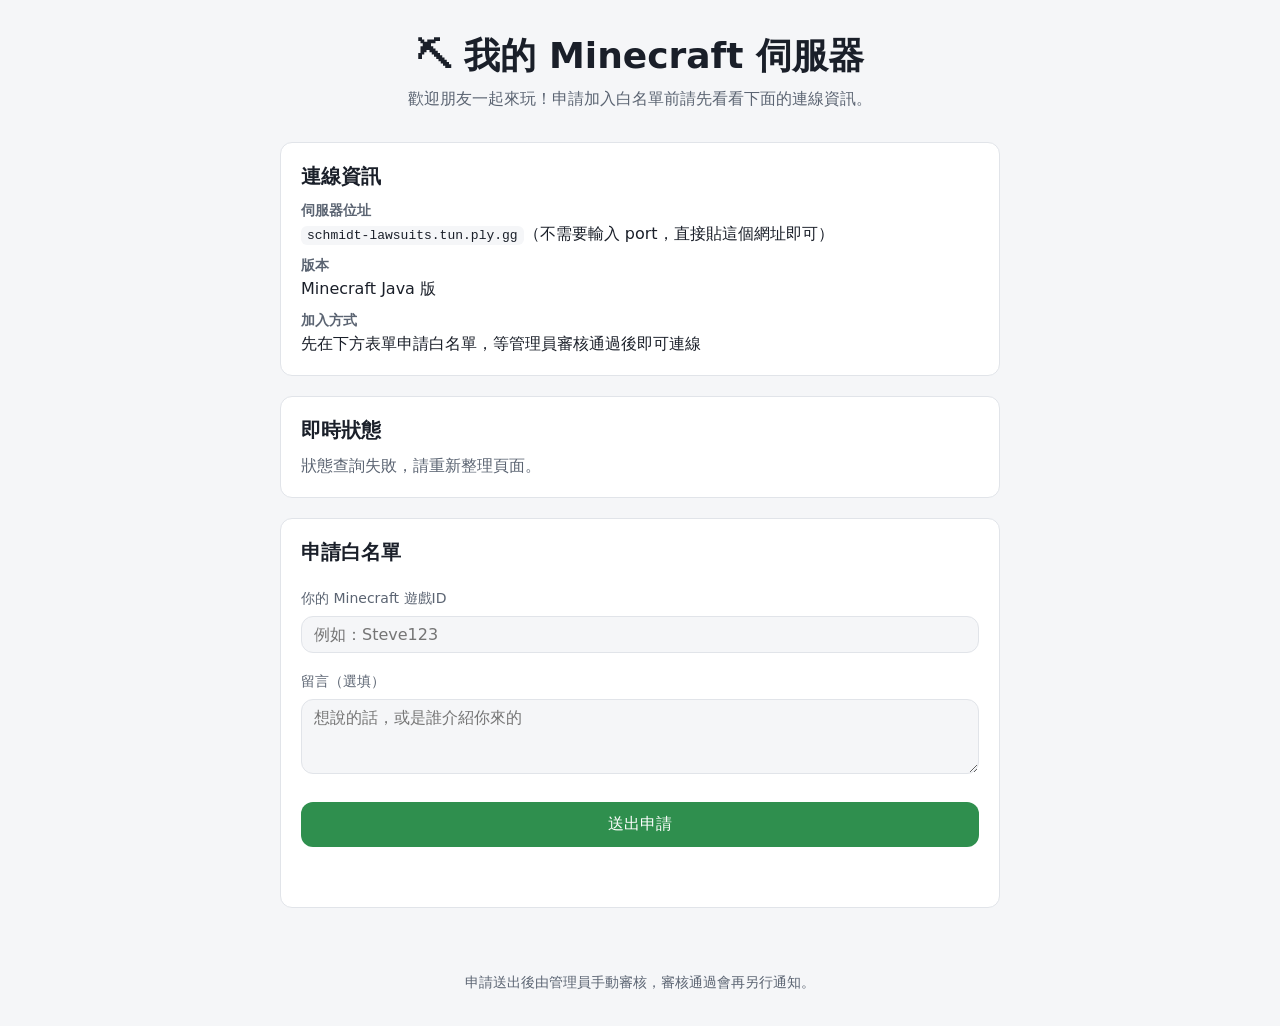
==== sites/index.html @ 834e7fce "W02-W04: 建立課程文件骨架、FastAPI部署、確定期末專案主題並完成MVP - 新增 docs/ (proposal/architecture/security/final-report)、" ====
<!DOCTYPE html>
<html lang="zh-Hant">
<head>
    <meta charset="UTF-8">
    <meta name="viewport" content="width=device-width, initial-scale=1.0">
    <title>我的 Minecraft 伺服器</title>
    <link rel="stylesheet" href="css/variables.css">
    <link rel="stylesheet" href="css/layout.css">
    <link rel="stylesheet" href="css/components.css">
</head>
<body>
    <header class="site-header">
        <h1 class="site-title">⛏ 我的 Minecraft 伺服器</h1>
        <p class="site-subtitle">歡迎朋友一起來玩！申請加入白名單前請先看看下面的連線資訊。</p>
    </header>

    <main class="main-content">
        <section class="card">
            <h2 class="section-title">連線資訊</h2>
            <dl class="info-list">
                <dt>伺服器位址</dt>
                <dd><code>schmidt-lawsuits.tun.ply.gg</code>（不需要輸入 port，直接貼這個網址即可）</dd>
                <dt>版本</dt>
                <dd>Minecraft Java 版</dd>
                <dt>加入方式</dt>
                <dd>先在下方表單申請白名單，等管理員審核通過後即可連線</dd>
            </dl>
        </section>

        <section class="card">
            <h2 class="section-title">即時狀態</h2>
            <div id="statusWidget" class="status-widget" aria-live="polite">
                <p class="state-message">查詢中…</p>
            </div>
        </section>

        <section class="card">
            <h2 class="section-title">申請白名單</h2>
            <form id="whitelistForm" class="whitelist-form">
                <label for="minecraftId">你的 Minecraft 遊戲ID</label>
                <input type="text" id="minecraftId" name="minecraftId" placeholder="例如：Steve123" required>

                <label for="note">留言（選填）</label>
                <textarea id="note" name="note" rows="3" placeholder="想說的話，或是誰介紹你來的"></textarea>

                <button type="submit">送出申請</button>
                <p id="formMessage" class="state-message" aria-live="polite"></p>
            </form>
        </section>
    </main>

    <footer class="site-footer">
        <p>申請送出後由管理員手動審核，審核通過會再另行通知。</p>
    </footer>

    <script src="js/app.js"></script>
</body>
</html>
---- sites/css/variables.css ----
/* 設計系統：顏色/間距/字級變數 + 深色模式 */
:root {
    --color-bg: #f5f6f8;
    --color-surface: #ffffff;
    --color-text: #1a1f29;
    --color-text-muted: #5b6472;
    --color-border: #e1e4e9;
    --color-primary: #2f8f4e;
    --color-primary-contrast: #ffffff;
    --color-danger: #c0392b;

    --space-xs: 8px;
    --space-sm: 12px;
    --space-md: 20px;
    --space-lg: 32px;

    --font-size-sm: 14px;
    --font-size-md: 16px;
    --font-size-lg: 20px;
    --font-size-xl: 28px;

    --radius: 12px;
}

@media (prefers-color-scheme: dark) {
    :root {
        --color-bg: #12161c;
        --color-surface: #1b212a;
        --color-text: #e8ecf1;
        --color-text-muted: #9aa5b1;
        --color-border: #2a313c;
        --color-primary: #4caf6e;
        --color-primary-contrast: #0e1217;
        --color-danger: #e57368;
    }
}
---- sites/css/layout.css ----
/* Mobile-first 整頁版面 */
* {
    box-sizing: border-box;
}

body {
    margin: 0;
    background: var(--color-bg);
    color: var(--color-text);
    font-family: system-ui, "Noto Sans TC", Arial, sans-serif;
    display: flex;
    flex-direction: column;
    min-height: 100vh;
}

.site-header {
    padding: var(--space-lg) var(--space-md);
    text-align: center;
}

.site-title {
    margin: 0 0 var(--space-xs);
    font-size: var(--font-size-xl);
}

.site-subtitle {
    margin: 0;
    color: var(--color-text-muted);
    font-size: var(--font-size-md);
}

.main-content {
    flex: 1;
    display: flex;
    flex-direction: column;
    gap: var(--space-md);
    padding: 0 var(--space-md) var(--space-lg);
    max-width: 640px;
    width: 100%;
    margin: 0 auto;
}

.site-footer {
    padding: var(--space-md);
    text-align: center;
    color: var(--color-text-muted);
    font-size: var(--font-size-sm);
}

/* 平板/桌機：加大版面寬度 */
@media (min-width: 768px) {
    .main-content {
        max-width: 760px;
    }

    .site-title {
        font-size: 36px;
    }
}
---- sites/css/components.css ----
/* 元件樣式：卡片、狀態widget、表單 */
.card {
    background: var(--color-surface);
    border: 1px solid var(--color-border);
    border-radius: var(--radius);
    padding: var(--space-md);
}

.section-title {
    margin: 0 0 var(--space-sm);
    font-size: var(--font-size-lg);
}

.info-list {
    margin: 0;
}

.info-list dt {
    font-weight: 600;
    color: var(--color-text-muted);
    font-size: var(--font-size-sm);
    margin-top: var(--space-sm);
}

.info-list dd {
    margin: 4px 0 0;
}

.info-list code {
    background: var(--color-bg);
    padding: 2px 6px;
    border-radius: 6px;
}

.status-widget {
    display: flex;
    align-items: center;
    gap: var(--space-sm);
}

.status-dot {
    width: 12px;
    height: 12px;
    border-radius: 50%;
    background: var(--color-text-muted);
    flex-shrink: 0;
}

.status-dot.is-online {
    background: var(--color-primary);
}

.status-dot.is-offline {
    background: var(--color-danger);
}

.state-message {
    color: var(--color-text-muted);
    font-size: var(--font-size-md);
}

.whitelist-form {
    display: flex;
    flex-direction: column;
    gap: var(--space-xs);
}

.whitelist-form label {
    font-size: var(--font-size-sm);
    color: var(--color-text-muted);
    margin-top: var(--space-sm);
}

.whitelist-form input,
.whitelist-form textarea {
    padding: var(--space-xs) var(--space-sm);
    border: 1px solid var(--color-border);
    border-radius: var(--radius);
    background: var(--color-bg);
    color: var(--color-text);
    font-size: var(--font-size-md);
    font-family: inherit;
}

.whitelist-form button {
    margin-top: var(--space-md);
    padding: var(--space-sm) var(--space-md);
    border: none;
    border-radius: var(--radius);
    background: var(--color-primary);
    color: var(--color-primary-contrast);
    font-size: var(--font-size-md);
    cursor: pointer;
}

.whitelist-form button:hover {
    opacity: 0.9;
}
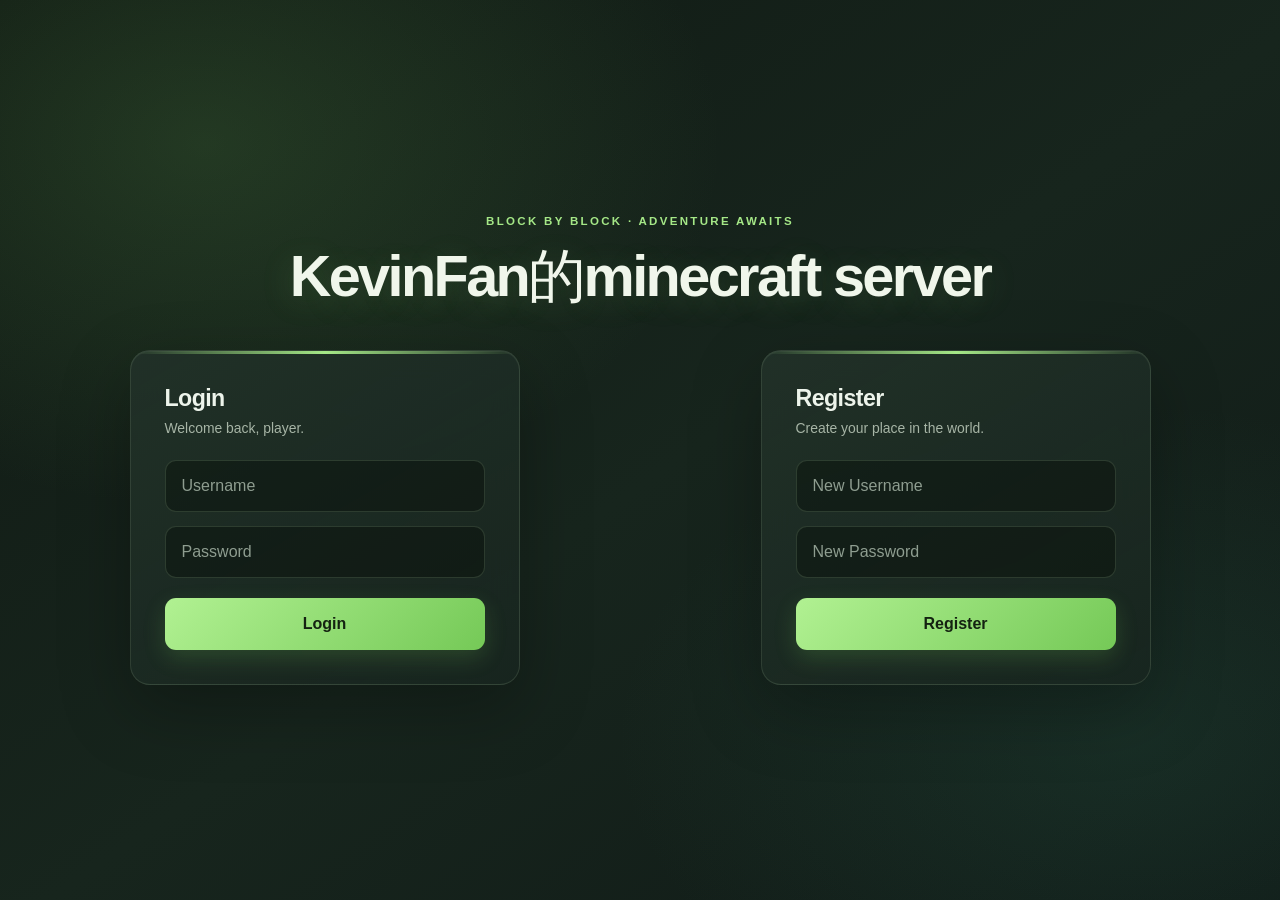
==== commit 0554f668: "W05: 重置前端為登入/註冊頁面原型（CSS-only） 把 sites/ 下 Minecraft MVP 的版面清空，改用 Copilot 設計一套純 CSS 的登入/註冊雙表單排版；舊的 var" ====
--- a/sites/index.html
+++ b/sites/index.html
@@ -1,58 +1,25 @@
 <!DOCTYPE html>
-<html lang="zh-Hant">
+<html lang="en">
 <head>
     <meta charset="UTF-8">
     <meta name="viewport" content="width=device-width, initial-scale=1.0">
-    <title>我的 Minecraft 伺服器</title>
-    <link rel="stylesheet" href="css/variables.css">
-    <link rel="stylesheet" href="css/layout.css">
-    <link rel="stylesheet" href="css/components.css">
+    <title>Document</title>
+    <link rel="stylesheet" href="css/index.css">
+    <script src="js/index.js"></script>
 </head>
 <body>
-    <header class="site-header">
-        <h1 class="site-title">⛏ 我的 Minecraft 伺服器</h1>
-        <p class="site-subtitle">歡迎朋友一起來玩！申請加入白名單前請先看看下面的連線資訊。</p>
-    </header>
-
-    <main class="main-content">
-        <section class="card">
-            <h2 class="section-title">連線資訊</h2>
-            <dl class="info-list">
-                <dt>伺服器位址</dt>
-                <dd><code>schmidt-lawsuits.tun.ply.gg</code>（不需要輸入 port，直接貼這個網址即可）</dd>
-                <dt>版本</dt>
-                <dd>Minecraft Java 版</dd>
-                <dt>加入方式</dt>
-                <dd>先在下方表單申請白名單，等管理員審核通過後即可連線</dd>
-            </dl>
-        </section>
-
-        <section class="card">
-            <h2 class="section-title">即時狀態</h2>
-            <div id="statusWidget" class="status-widget" aria-live="polite">
-                <p class="state-message">查詢中…</p>
-            </div>
-        </section>
-
-        <section class="card">
-            <h2 class="section-title">申請白名單</h2>
-            <form id="whitelistForm" class="whitelist-form">
-                <label for="minecraftId">你的 Minecraft 遊戲ID</label>
-                <input type="text" id="minecraftId" name="minecraftId" placeholder="例如：Steve123" required>
-
-                <label for="note">留言（選填）</label>
-                <textarea id="note" name="note" rows="3" placeholder="想說的話，或是誰介紹你來的"></textarea>
-
-                <button type="submit">送出申請</button>
-                <p id="formMessage" class="state-message" aria-live="polite"></p>
-            </form>
-        </section>
-    </main>
-
-    <footer class="site-footer">
-        <p>申請送出後由管理員手動審核，審核通過會再另行通知。</p>
-    </footer>
-
-    <script src="js/app.js"></script>
+    <h1>KevinFan的minecraft server</h1>
+    <form class="login-form">
+        <p>Login</p><br>
+        <input type="text" name="username" placeholder="Username"><br>
+        <input type="password" name="password" placeholder="Password"><br>
+        <button type="submit">Login</button>
+    </form>
+    <form class="register-form">
+        <p>Register</p><br>
+        <input type="text" name="new_username" placeholder="New Username"><br>
+        <input type="password" name="new_password" placeholder="New Password"><br>
+        <button type="submit">Register</button>
+    </form>
 </body>
 </html>
--- a/sites/css/index.css
+++ b/sites/css/index.css
@@ -0,0 +1,206 @@
+:root {
+    color-scheme: dark;
+    font-family: "Segoe UI", "Noto Sans TC", sans-serif;
+    font-synthesis: none;
+    text-rendering: optimizeLegibility;
+    -webkit-font-smoothing: antialiased;
+    -moz-osx-font-smoothing: grayscale;
+
+    --color-text: #edf4eb;
+    --color-muted: #a7b5a6;
+    --color-accent: #a5e887;
+    --color-accent-strong: #75c957;
+    --color-surface: rgba(24, 37, 31, 0.88);
+    --color-border: rgba(202, 233, 188, 0.13);
+}
+
+* {
+    box-sizing: border-box;
+}
+
+body {
+    display: grid;
+    grid-template-columns: repeat(2, minmax(0, 1fr));
+    align-content: center;
+    justify-items: center;
+    gap: 30px;
+    min-width: 320px;
+    min-height: 100vh;
+    margin: 0;
+    padding: 64px 24px;
+    color: var(--color-text);
+    background:
+        radial-gradient(ellipse at 16% 16%, rgba(86, 142, 73, 0.25), transparent 34%),
+        radial-gradient(ellipse at 88% 82%, rgba(49, 111, 88, 0.2), transparent 32%),
+        linear-gradient(145deg, #101913 0%, #17251d 52%, #101a17 100%);
+}
+
+h1 {
+    grid-column: 1 / -1;
+    width: min(100%, 760px);
+    margin: 0 0 12px;
+    color: #f0f6eb;
+    font-size: clamp(2rem, 5vw, 3.6rem);
+    font-weight: 800;
+    letter-spacing: -0.045em;
+    line-height: 1.12;
+    text-align: center;
+    text-shadow: 0 6px 32px rgba(134, 213, 105, 0.18);
+}
+
+h1::before {
+    display: block;
+    margin-bottom: 16px;
+    color: var(--color-accent);
+    content: "BLOCK BY BLOCK · ADVENTURE AWAITS";
+    font-size: 0.72rem;
+    font-weight: 700;
+    letter-spacing: 0.2em;
+    text-shadow: none;
+}
+
+.login-form,
+.register-form {
+    position: relative;
+    width: min(100%, 390px);
+    padding: 34px;
+    overflow: hidden;
+    border: 1px solid var(--color-border);
+    border-radius: 20px;
+    background: linear-gradient(150deg, rgba(33, 49, 40, 0.96), var(--color-surface));
+    box-shadow:
+        0 24px 70px rgba(0, 0, 0, 0.27),
+        inset 0 1px 0 rgba(255, 255, 255, 0.045);
+    backdrop-filter: blur(14px);
+}
+
+.login-form::before,
+.register-form::before {
+    position: absolute;
+    top: 0;
+    right: 0;
+    left: 0;
+    height: 3px;
+    background: linear-gradient(90deg, transparent, var(--color-accent), transparent);
+    content: "";
+}
+
+.login-form p,
+.register-form p {
+    margin: 0 0 24px;
+    color: var(--color-text);
+    font-size: 1.45rem;
+    font-weight: 750;
+    letter-spacing: -0.025em;
+}
+
+.login-form p::after,
+.register-form p::after {
+    display: block;
+    margin-top: 8px;
+    color: var(--color-muted);
+    font-size: 0.87rem;
+    font-weight: 400;
+    letter-spacing: 0;
+}
+
+.login-form p::after {
+    content: "Welcome back, player.";
+}
+
+.register-form p::after {
+    content: "Create your place in the world.";
+}
+
+.login-form br,
+.register-form br {
+    display: none;
+}
+
+.login-form input,
+.register-form input {
+    display: block;
+    width: 100%;
+    min-height: 52px;
+    margin: 0 0 14px;
+    padding: 0 16px;
+    border: 1px solid rgba(202, 233, 188, 0.15);
+    border-radius: 11px;
+    outline: none;
+    color: var(--color-text);
+    background: rgba(9, 17, 12, 0.48);
+    font: inherit;
+    transition: border-color 160ms ease, box-shadow 160ms ease, background 160ms ease;
+}
+
+.login-form input::placeholder,
+.register-form input::placeholder {
+    color: #8e9d90;
+}
+
+.login-form input:focus,
+.register-form input:focus {
+    border-color: var(--color-accent);
+    background: rgba(9, 17, 12, 0.7);
+    box-shadow: 0 0 0 4px rgba(165, 232, 135, 0.12);
+}
+
+.login-form button,
+.register-form button {
+    width: 100%;
+    min-height: 52px;
+    margin-top: 6px;
+    border: 0;
+    border-radius: 11px;
+    color: #142211;
+    background: linear-gradient(135deg, #b1f192, var(--color-accent-strong));
+    box-shadow: 0 8px 22px rgba(117, 201, 87, 0.2);
+    cursor: pointer;
+    font: inherit;
+    font-weight: 750;
+    transition: transform 160ms ease, filter 160ms ease, box-shadow 160ms ease;
+}
+
+.login-form button:hover,
+.register-form button:hover {
+    transform: translateY(-2px);
+    filter: brightness(1.07);
+    box-shadow: 0 12px 26px rgba(117, 201, 87, 0.28);
+}
+
+.login-form button:active,
+.register-form button:active {
+    transform: translateY(0);
+}
+
+.login-form button:focus-visible,
+.register-form button:focus-visible {
+    outline: 3px solid #e5ffd7;
+    outline-offset: 3px;
+}
+
+@media (max-width: 680px) {
+    body {
+        grid-template-columns: minmax(0, 1fr);
+        gap: 20px;
+        padding: 48px 20px;
+    }
+
+    h1 {
+        margin-bottom: 8px;
+    }
+
+    .login-form,
+    .register-form {
+        padding: 28px;
+    }
+}
+
+@media (prefers-reduced-motion: reduce) {
+    *,
+    *::before,
+    *::after {
+        scroll-behavior: auto !important;
+        transition-duration: 0.01ms !important;
+    }
+}
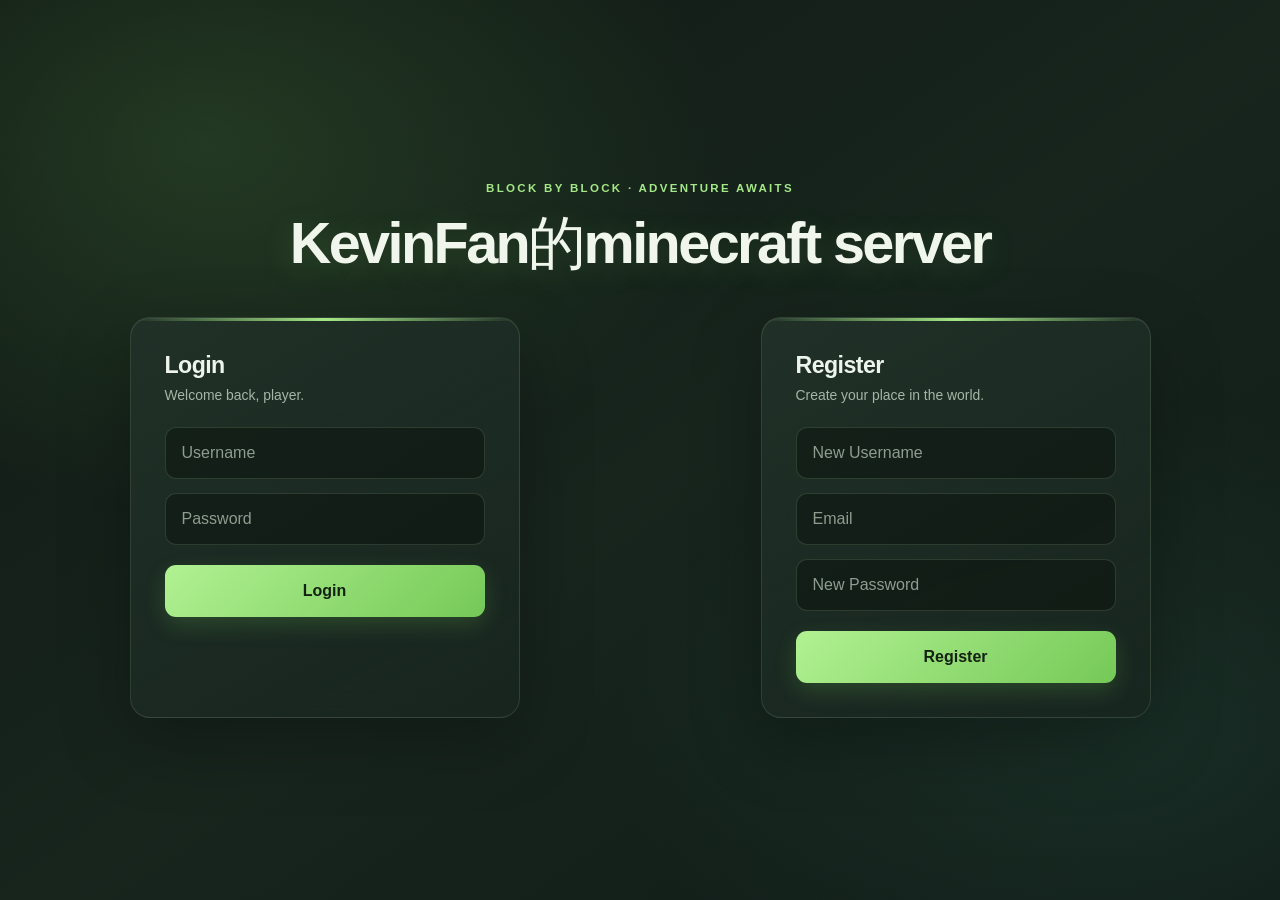
==== commit 30d16131: "W10: 完成註冊功能（MySQL + bcrypt 雜湊 + 前後端串接） - database.py/models.py：SQLAlchemy ORM 設定與 User model（MySQL +" ====
--- a/sites/index.html
+++ b/sites/index.html
@@ -18,6 +18,7 @@
     <form class="register-form">
         <p>Register</p><br>
         <input type="text" name="new_username" placeholder="New Username"><br>
+        <input type="email" name="new_email" placeholder="Email"><br>
         <input type="password" name="new_password" placeholder="New Password"><br>
         <button type="submit">Register</button>
     </form>
